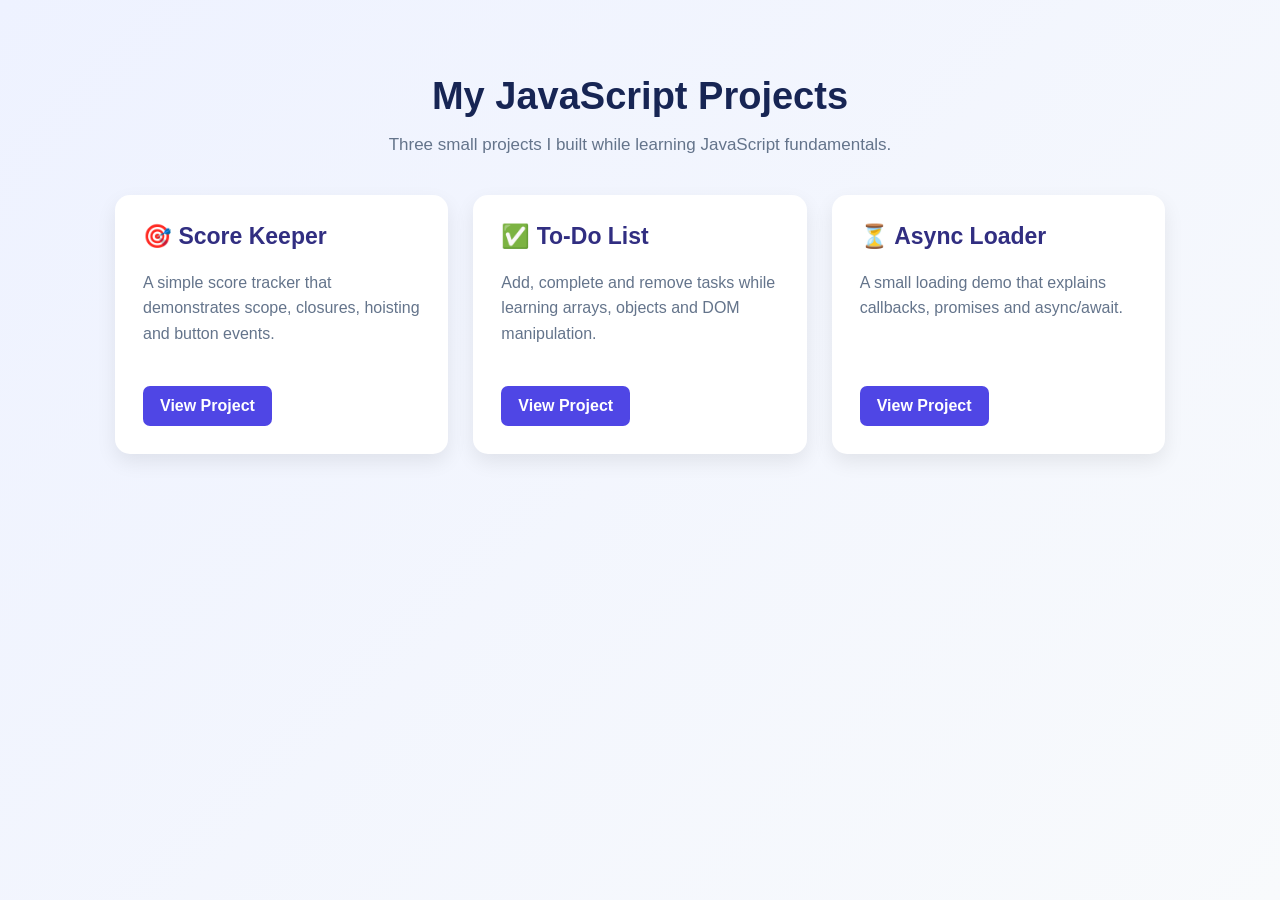
==== index.html @ 26ca57f0 "Improve main page design" ====
<!DOCTYPE html>
<html lang="en">
<head>
  <meta charset="UTF-8">

  <meta name="viewport" content="width=device-width, initial-scale=1.0">

  <title>My JavaScript Projects</title>

  <link rel="stylesheet" href="styles.css">
</head>

<body>

  <div class="container">

    <h1>My JavaScript Projects</h1>

    <p>
      Three small projects I built while learning JavaScript fundamentals.
    </p>


    <div class="demo-container">

      <div class="demo-card">

        <h2>🎯 Score Keeper</h2>

        <p>
          A simple score tracker that demonstrates scope,
          closures, hoisting and button events.
        </p>

        <a href="score-keeper/index.html">
          View Project
        </a>

      </div>


      <div class="demo-card">

        <h2>✅ To-Do List</h2>

        <p>
          Add, complete and remove tasks while learning
          arrays, objects and DOM manipulation.
        </p>

        <a href="todo-list/index.html">
          View Project
        </a>

      </div>


      <div class="demo-card">

        <h2>⏳ Async Loader</h2>

        <p>
          A small loading demo that explains callbacks,
          promises and async/await.
        </p>

        <a href="async-loader/index.html">
          View Project
        </a>

      </div>

    </div>

  </div>

</body>
</html>
---- styles.css ----
/* General page styling */

body {
  margin: 0;
  font-family: Arial, sans-serif;
  background: linear-gradient(135deg, #eef2ff, #f8fafc);
  color: #1f2937;
  min-height: 100vh;
}


/* Main content area */

.container {
  width: 90%;
  max-width: 1050px;
  margin: auto;
  padding: 50px 0;
}


/* Main heading */

h1 {
  text-align: center;
  font-size: 38px;
  margin-bottom: 10px;
  color: #172554;
}


.container > p {
  text-align: center;
  color: #64748b;
  font-size: 17px;
  margin-bottom: 40px;
}


/* Holds all three project cards */

.demo-container {
  display: flex;
  gap: 25px;
}


/* Individual project card */

.demo-card {
  flex: 1;
  background-color: white;
  padding: 28px;
  border-radius: 15px;
  box-shadow: 0 8px 20px rgba(0, 0, 0, 0.08);

  transition: transform 0.2s;
}


/* Moves the card slightly upwards when hovered */

.demo-card:hover {
  transform: translateY(-6px);
}


.demo-card h2 {
  margin-top: 0;
  color: #312e81;
  font-size: 23px;
}


.demo-card p {
  color: #64748b;
  line-height: 1.6;
  min-height: 100px;
}


/* Project link button */

.demo-card a {
  display: inline-block;
  padding: 11px 17px;
  background-color: #4f46e5;
  color: white;
  text-decoration: none;
  border-radius: 7px;
  font-weight: bold;
}


.demo-card a:hover {
  background-color: #3730a3;
}


/* Mobile layout */

@media screen and (max-width: 750px) {
  .demo-container {
    flex-direction: column;
  }

  .demo-card p {
    min-height: auto;
  }

  h1 {
    font-size: 30px;
  }
}
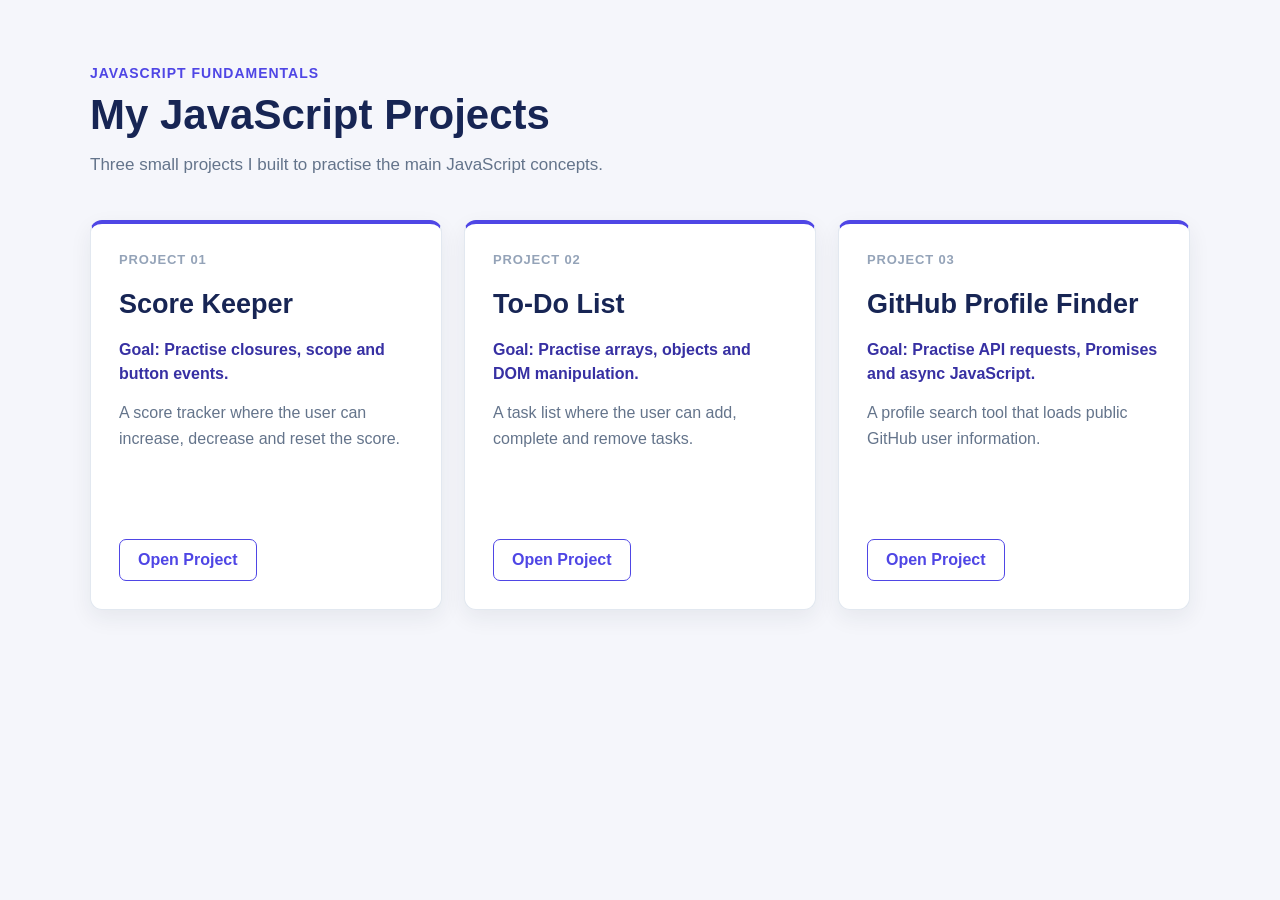
==== commit b69a07ca: "Redesign project homepage" ====
--- a/index.html
+++ b/index.html
@@ -2,7 +2,6 @@
 <html lang="en">
 <head>
   <meta charset="UTF-8">
-
   <meta name="viewport" content="width=device-width, initial-scale=1.0">
 
   <title>My JavaScript Projects</title>
@@ -12,67 +11,86 @@
 
 <body>
 
-  <div class="container">
+  <main class="container">
 
-    <h1>My JavaScript Projects</h1>
+    <div class="home-heading">
+      <p class="small-heading">JavaScript Fundamentals</p>
 
-    <p>
-      Three small projects I built while learning JavaScript fundamentals.
-    </p>
+      <h1>My JavaScript Projects</h1>
 
+      <p class="home-description">
+        Three small projects I built to practise the main JavaScript concepts.
+      </p>
+    </div>
 
     <div class="demo-container">
 
-      <div class="demo-card">
+      <section class="demo-card">
 
-        <h2>🎯 Score Keeper</h2>
+        <p class="demo-number">Project 01</p>
 
-        <p>
-          A simple score tracker that demonstrates scope,
-          closures, hoisting and button events.
+        <h2>Score Keeper</h2>
+
+        <p class="project-goal">
+          Goal: Practise closures, scope and button events.
+        </p>
+
+        <p class="project-description">
+          A score tracker where the user can increase,
+          decrease and reset the score.
         </p>
 
         <a href="score-keeper/index.html">
-          View Project
+          Open Project
         </a>
 
-      </div>
+      </section>
 
+      <section class="demo-card">
 
-      <div class="demo-card">
+        <p class="demo-number">Project 02</p>
 
-        <h2>✅ To-Do List</h2>
+        <h2>To-Do List</h2>
 
-        <p>
-          Add, complete and remove tasks while learning
-          arrays, objects and DOM manipulation.
+        <p class="project-goal">
+          Goal: Practise arrays, objects and DOM manipulation.
+        </p>
+
+        <p class="project-description">
+          A task list where the user can add,
+          complete and remove tasks.
         </p>
 
         <a href="todo-list/index.html">
-          View Project
+          Open Project
         </a>
 
-      </div>
+      </section>
 
+      <section class="demo-card">
 
-      <div class="demo-card">
+        <p class="demo-number">Project 03</p>
 
-        <h2>⏳ Async Loader</h2>
+        <h2>GitHub Profile Finder</h2>
 
-        <p>
-          A small loading demo that explains callbacks,
-          promises and async/await.
+        <p class="project-goal">
+          Goal: Practise API requests, Promises and async JavaScript.
         </p>
 
-        <a href="async-loader/index.html">
-          View Project
+        <p class="project-description">
+          A profile search tool that loads public
+          GitHub user information.
+        </p>
+
+        <a href="github-profile-finder/index.html">
+          Open Project
         </a>
 
-      </div>
+      </section>
 
     </div>
 
-  </div>
+  </main>
 
 </body>
 </html>
--- a/styles.css
+++ b/styles.css
@@ -1,114 +1,523 @@
-/* General page styling */
+* {
+  box-sizing: border-box;
+}
 
 body {
   margin: 0;
+  min-height: 100vh;
   font-family: Arial, sans-serif;
-  background: linear-gradient(135deg, #eef2ff, #f8fafc);
+  background-color: #f5f6fb;
   color: #1f2937;
-  min-height: 100vh;
-}
-
-
-/* Main content area */
+}
+
+
+/* Home page */
 
 .container {
   width: 90%;
-  max-width: 1050px;
-  margin: auto;
-  padding: 50px 0;
-}
-
-
-/* Main heading */
-
-h1 {
-  text-align: center;
-  font-size: 38px;
-  margin-bottom: 10px;
+  max-width: 1100px;
+  margin: 0 auto;
+  padding: 65px 0;
+}
+
+.home-heading {
+  max-width: 650px;
+  margin-bottom: 42px;
+}
+
+.small-heading {
+  margin: 0 0 10px;
+  color: #4f46e5;
+  font-size: 14px;
+  font-weight: bold;
+  letter-spacing: 1px;
+  text-transform: uppercase;
+}
+
+.container h1 {
+  margin: 0 0 12px;
   color: #172554;
-}
-
-
-.container > p {
-  text-align: center;
+  font-size: 42px;
+}
+
+.home-description {
+  margin: 0;
   color: #64748b;
   font-size: 17px;
-  margin-bottom: 40px;
-}
-
-
-/* Holds all three project cards */
+  line-height: 1.6;
+}
 
 .demo-container {
-  display: flex;
-  gap: 25px;
-}
-
-
-/* Individual project card */
+  display: grid;
+  grid-template-columns: repeat(3, 1fr);
+  gap: 22px;
+}
 
 .demo-card {
-  flex: 1;
+  display: flex;
+  min-height: 390px;
+  padding: 28px;
+  flex-direction: column;
+  border: 1px solid #e2e8f0;
+  border-top: 4px solid #4f46e5;
+  border-radius: 12px;
   background-color: white;
-  padding: 28px;
-  border-radius: 15px;
-  box-shadow: 0 8px 20px rgba(0, 0, 0, 0.08);
-
-  transition: transform 0.2s;
-}
-
-
-/* Moves the card slightly upwards when hovered */
+  box-shadow: 0 8px 22px rgba(30, 41, 59, 0.07);
+  transition: transform 0.2s, box-shadow 0.2s;
+}
 
 .demo-card:hover {
-  transform: translateY(-6px);
-}
-
+  transform: translateY(-4px);
+  box-shadow: 0 12px 26px rgba(30, 41, 59, 0.11);
+}
+
+.demo-number {
+  margin: 0 0 22px;
+  color: #94a3b8;
+  font-size: 13px;
+  font-weight: bold;
+  letter-spacing: 0.8px;
+  text-transform: uppercase;
+}
 
 .demo-card h2 {
-  margin-top: 0;
-  color: #312e81;
-  font-size: 23px;
-}
-
-
-.demo-card p {
+  margin: 0 0 18px;
+  color: #172554;
+  font-size: 27px;
+}
+
+.project-goal {
+  margin: 0 0 14px;
+  color: #3730a3;
+  font-weight: bold;
+  line-height: 1.5;
+}
+
+.project-description {
+  margin: 0 0 28px;
   color: #64748b;
   line-height: 1.6;
-  min-height: 100px;
-}
-
-
-/* Project link button */
+}
 
 .demo-card a {
   display: inline-block;
-  padding: 11px 17px;
+  width: fit-content;
+  margin-top: auto;
+  padding: 11px 18px;
+  border: 1px solid #4f46e5;
+  border-radius: 7px;
+  color: #4f46e5;
+  font-weight: bold;
+  text-decoration: none;
+}
+
+.demo-card a:hover {
   background-color: #4f46e5;
   color: white;
+}
+
+
+/* Shared back link */
+
+.back-link {
+  display: inline-block;
+  margin-bottom: 24px;
+  color: #4f46e5;
+  font-weight: bold;
   text-decoration: none;
+}
+
+.back-link:hover {
+  text-decoration: underline;
+}
+
+
+/* Score keeper */
+
+.score-page {
+  width: 90%;
+  max-width: 620px;
+  margin: 0 auto;
+  padding: 40px 0;
+}
+
+.score-card {
+  padding: 42px 30px;
+  text-align: center;
+  background-color: white;
+  border: 1px solid #e5e7eb;
+  border-radius: 16px;
+  box-shadow: 0 10px 25px rgba(30, 41, 59, 0.08);
+}
+
+.score-card h1 {
+  margin: 0;
+  color: #172554;
+  font-size: 36px;
+}
+
+.score-description {
+  margin: 12px 0 30px;
+  color: #64748b;
+}
+
+.score-number {
+  margin: 20px 0 35px;
+  color: #4f46e5;
+  font-size: 90px;
+  font-weight: bold;
+  line-height: 1;
+}
+
+.positive-score {
+  color: #16a34a;
+}
+
+.negative-score {
+  color: #dc2626;
+}
+
+.score-buttons {
+  display: flex;
+  justify-content: center;
+  gap: 14px;
+}
+
+.score-buttons button {
+  min-width: 62px;
+  padding: 12px 18px;
+  border: none;
+  border-radius: 9px;
+  background-color: #4f46e5;
+  color: white;
+  font-size: 18px;
+  cursor: pointer;
+}
+
+.score-buttons button:hover {
+  background-color: #3730a3;
+}
+
+.score-buttons button:first-child {
+  background-color: #e2e8f0;
+  color: #1f2937;
+}
+
+.score-buttons button:first-child:hover {
+  background-color: #cbd5e1;
+}
+
+.reset-button {
+  background-color: #f1f5f9 !important;
+  color: #475569 !important;
+  font-size: 15px !important;
+}
+
+.reset-button:hover {
+  background-color: #e2e8f0 !important;
+}
+
+.score-message {
+  min-height: 24px;
+  margin: 28px 0 0;
+  color: #64748b;
+}
+
+
+/* To-do list */
+
+.todo-page {
+  width: 90%;
+  max-width: 700px;
+  margin: 0 auto;
+  padding: 40px 0 60px;
+}
+
+.todo-card {
+  padding: 36px;
+  background-color: white;
+  border: 1px solid #e5e7eb;
+  border-radius: 16px;
+  box-shadow: 0 10px 25px rgba(30, 41, 59, 0.08);
+}
+
+.todo-card h1 {
+  margin: 0;
+  color: #172554;
+  font-size: 34px;
+}
+
+.todo-description {
+  margin: 10px 0 26px;
+  color: #64748b;
+  line-height: 1.5;
+}
+
+.task-form {
+  display: flex;
+  gap: 10px;
+}
+
+.task-form input {
+  flex: 1;
+  min-width: 0;
+  padding: 13px 14px;
+  border: 1px solid #cbd5e1;
+  border-radius: 9px;
+  font-family: Arial, sans-serif;
+  font-size: 16px;
+  outline: none;
+}
+
+.task-form input:focus {
+  border-color: #4f46e5;
+}
+
+.add-task-button {
+  padding: 12px 22px;
+  border: none;
+  border-radius: 9px;
+  background-color: #4f46e5;
+  color: white;
+  font-size: 16px;
+  cursor: pointer;
+}
+
+.add-task-button:hover {
+  background-color: #3730a3;
+}
+
+.error-message {
+  min-height: 20px;
+  margin: 8px 0 0;
+  color: #dc2626;
+  font-size: 14px;
+}
+
+.task-summary {
+  display: flex;
+  align-items: center;
+  justify-content: space-between;
+  margin: 24px 0 14px;
+  padding-bottom: 14px;
+  border-bottom: 1px solid #e5e7eb;
+}
+
+.task-summary p {
+  margin: 0;
+  color: #64748b;
+}
+
+.clear-button {
+  padding: 7px 11px;
+  border: none;
+  background: none;
+  color: #4f46e5;
+  font-size: 14px;
+  cursor: pointer;
+}
+
+.clear-button:hover {
+  text-decoration: underline;
+}
+
+.empty-message {
+  padding: 28px 0;
+  text-align: center;
+  color: #94a3b8;
+}
+
+.task-list {
+  display: flex;
+  flex-direction: column;
+  gap: 10px;
+  margin: 0;
+  padding: 0;
+  list-style: none;
+}
+
+.task-item {
+  display: flex;
+  align-items: center;
+  gap: 12px;
+  padding: 14px;
+  border: 1px solid #e5e7eb;
+  border-radius: 10px;
+}
+
+.task-checkbox {
+  width: 18px;
+  height: 18px;
+  cursor: pointer;
+}
+
+.task-name {
+  flex: 1;
+  overflow-wrap: anywhere;
+}
+
+.completed .task-name {
+  color: #94a3b8;
+  text-decoration: line-through;
+}
+
+.delete-task-button {
+  padding: 7px 10px;
+  border: none;
   border-radius: 7px;
-  font-weight: bold;
-}
-
-
-.demo-card a:hover {
+  background-color: #fee2e2;
+  color: #b91c1c;
+  cursor: pointer;
+}
+
+.delete-task-button:hover {
+  background-color: #fecaca;
+}
+
+
+/* GitHub profile finder */
+
+.profile-page {
+  width: 90%;
+  max-width: 720px;
+  margin: 0 auto;
+  padding: 40px 0 60px;
+}
+
+.profile-card {
+  padding: 38px;
+  background-color: white;
+  border: 1px solid #e5e7eb;
+  border-radius: 16px;
+  box-shadow: 0 10px 25px rgba(30, 41, 59, 0.08);
+}
+
+.profile-card h1 {
+  margin: 0;
+  color: #172554;
+  font-size: 34px;
+}
+
+.profile-description {
+  margin: 10px 0 26px;
+  color: #64748b;
+  line-height: 1.5;
+}
+
+.profile-search {
+  display: flex;
+  gap: 10px;
+}
+
+.profile-search input {
+  flex: 1;
+  min-width: 0;
+  padding: 13px 14px;
+  border: 1px solid #cbd5e1;
+  border-radius: 9px;
+  font-family: Arial, sans-serif;
+  font-size: 16px;
+  outline: none;
+}
+
+.profile-search input:focus {
+  border-color: #4f46e5;
+}
+
+.profile-search button {
+  padding: 12px 22px;
+  border: none;
+  border-radius: 9px;
+  background-color: #4f46e5;
+  color: white;
+  font-size: 16px;
+  cursor: pointer;
+}
+
+.profile-search button:hover {
   background-color: #3730a3;
 }
 
-
-/* Mobile layout */
-
-@media screen and (max-width: 750px) {
+.profile-message {
+  min-height: 22px;
+  margin: 14px 0;
+  color: #64748b;
+  font-size: 14px;
+}
+
+.profile-result {
+  min-height: 220px;
+  margin-top: 12px;
+  padding: 24px;
+  border: 1px solid #e5e7eb;
+  border-radius: 12px;
+  background-color: #f8fafc;
+}
+
+.profile-placeholder {
+  display: flex;
+  min-height: 170px;
+  align-items: center;
+  justify-content: center;
+  color: #94a3b8;
+  text-align: center;
+}
+
+
+/* Mobile */
+
+@media screen and (max-width: 800px) {
+  .container {
+    padding: 45px 0;
+  }
+
+  .container h1 {
+    font-size: 34px;
+  }
+
   .demo-container {
+    grid-template-columns: 1fr;
+  }
+
+  .demo-card {
+    min-height: auto;
+  }
+
+  .score-page,
+  .todo-page,
+  .profile-page {
+    padding: 25px 0;
+  }
+
+  .score-card,
+  .todo-card,
+  .profile-card {
+    padding: 30px 20px;
+  }
+
+  .score-card h1,
+  .todo-card h1,
+  .profile-card h1 {
+    font-size: 30px;
+  }
+
+  .score-number {
+    font-size: 72px;
+  }
+
+  .task-form,
+  .profile-search {
     flex-direction: column;
   }
 
-  .demo-card p {
-    min-height: auto;
-  }
-
-  h1 {
-    font-size: 30px;
+  .add-task-button,
+  .profile-search button {
+    width: 100%;
+  }
+
+  .task-summary {
+    align-items: flex-start;
+    gap: 10px;
+    flex-direction: column;
   }
 }
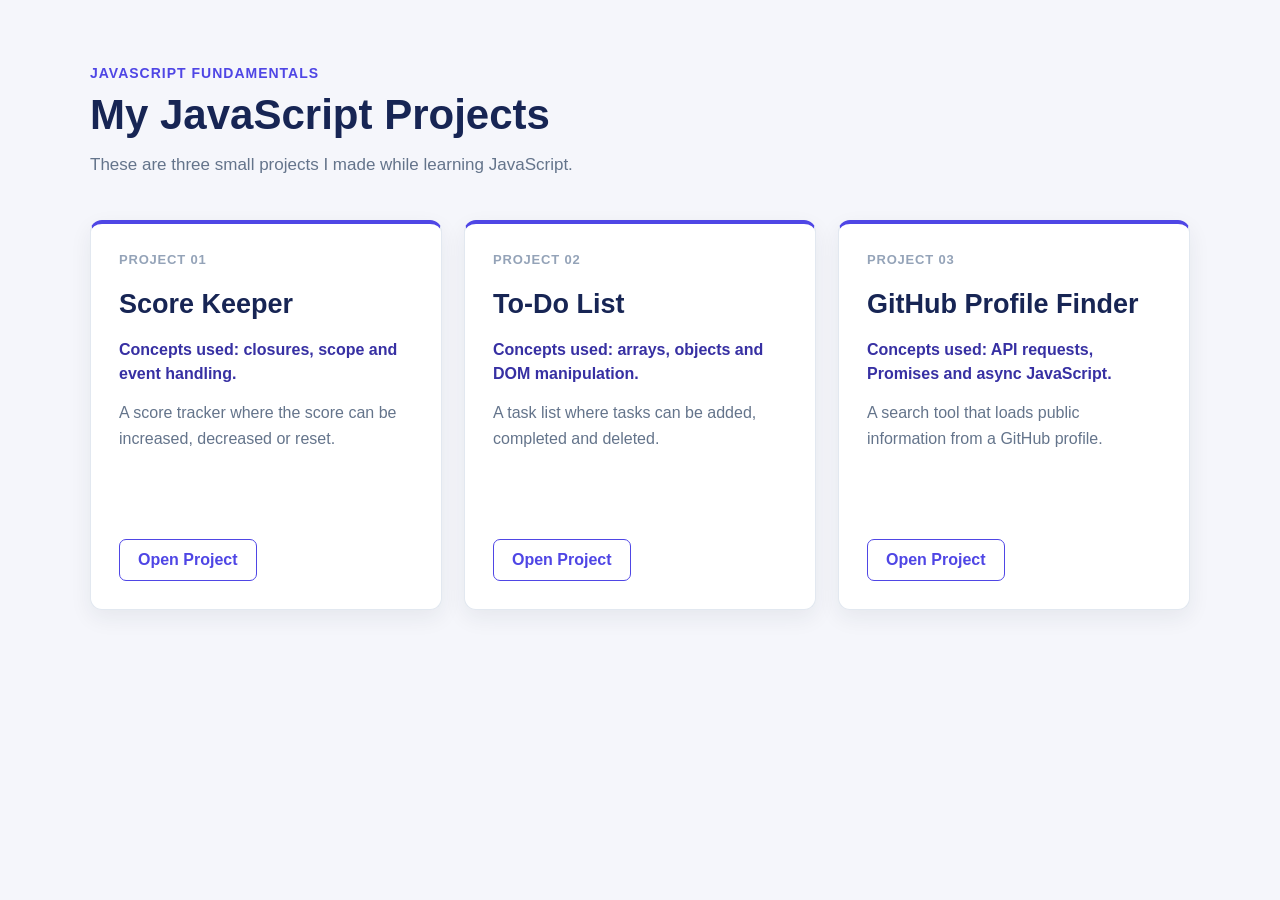
==== commit 27175c39: "Update project descriptions" ====
--- a/index.html
+++ b/index.html
@@ -14,30 +14,37 @@
   <main class="container">
 
     <div class="home-heading">
-      <p class="small-heading">JavaScript Fundamentals</p>
+
+      <p class="small-heading">
+        JavaScript Fundamentals
+      </p>
 
       <h1>My JavaScript Projects</h1>
 
       <p class="home-description">
-        Three small projects I built to practise the main JavaScript concepts.
+        These are three small projects I made while learning JavaScript.
       </p>
+
     </div>
+
 
     <div class="demo-container">
 
       <section class="demo-card">
 
-        <p class="demo-number">Project 01</p>
+        <p class="demo-number">
+          Project 01
+        </p>
 
         <h2>Score Keeper</h2>
 
         <p class="project-goal">
-          Goal: Practise closures, scope and button events.
+          Concepts used: closures, scope and event handling.
         </p>
 
         <p class="project-description">
-          A score tracker where the user can increase,
-          decrease and reset the score.
+          A score tracker where the score can be increased,
+          decreased or reset.
         </p>
 
         <a href="score-keeper/index.html">
@@ -46,19 +53,22 @@
 
       </section>
 
+
       <section class="demo-card">
 
-        <p class="demo-number">Project 02</p>
+        <p class="demo-number">
+          Project 02
+        </p>
 
         <h2>To-Do List</h2>
 
         <p class="project-goal">
-          Goal: Practise arrays, objects and DOM manipulation.
+          Concepts used: arrays, objects and DOM manipulation.
         </p>
 
         <p class="project-description">
-          A task list where the user can add,
-          complete and remove tasks.
+          A task list where tasks can be added,
+          completed and deleted.
         </p>
 
         <a href="todo-list/index.html">
@@ -67,19 +77,22 @@
 
       </section>
 
+
       <section class="demo-card">
 
-        <p class="demo-number">Project 03</p>
+        <p class="demo-number">
+          Project 03
+        </p>
 
         <h2>GitHub Profile Finder</h2>
 
         <p class="project-goal">
-          Goal: Practise API requests, Promises and async JavaScript.
+          Concepts used: API requests, Promises and async JavaScript.
         </p>
 
         <p class="project-description">
-          A profile search tool that loads public
-          GitHub user information.
+          A search tool that loads public information
+          from a GitHub profile.
         </p>
 
         <a href="github-profile-finder/index.html">
